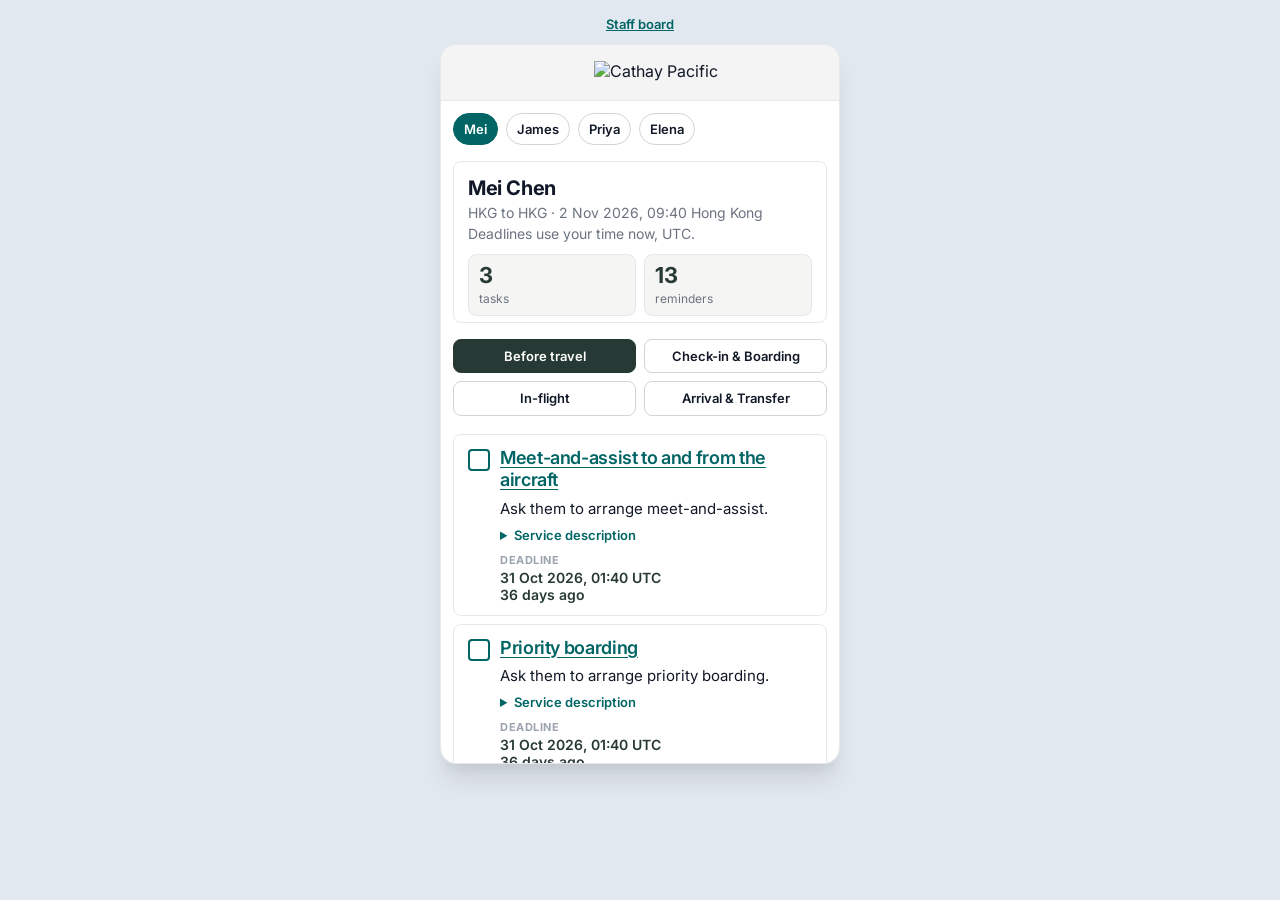
==== Frontend/plan.html @ 9f3870c9 "Add the trip plan, survey, and local Ask Vera backend. Co-authored-by: Cursor <cursoragent@cursor.co" ====
<!DOCTYPE html>
<html lang="en">
<head>
    <meta charset="UTF-8">
    <meta name="viewport" content="width=device-width, initial-scale=1.0">
    <title>Your trip plan</title>
    <link rel="preconnect" href="https://fonts.googleapis.com">
    <link rel="preconnect" href="https://fonts.gstatic.com" crossorigin>
    <link href="https://fonts.googleapis.com/css2?family=Inter:wght@400;500;600&display=swap" rel="stylesheet">
    <link rel="stylesheet" href="./style.css">
    <link rel="stylesheet" href="./plan.css">
</head>
<body class="phone-page">
    <p class="outside"><a href="./staff.html">Staff board</a></p>
    <div class="phone">
        <header class="modal-header">
            <div class="header-spacer"></div>
            <div class="header-logo">
                <img src="https://companieslogo.com/img/orig/0293.HK-ef2d48dd.png?t=1746518351" alt="Cathay Pacific">
            </div>
            <div class="header-spacer"></div>
        </header>
        <main class="phone-main custom-scrollbar">
            <div class="people" id="people" role="group" aria-label="Passengers"></div>
            <div id="plan"></div>
        </main>
    </div>
    <script src="./plan-data.js"></script>
    <script src="./plan-build.js"></script>
    <script>
        const people = document.getElementById("people");
        const plan = document.getElementById("plan");
        const params = new URLSearchParams(location.search);
        let current = Number(params.get("id")) || 1;
        let stageId = "before travel";

        function doneKey(id, key) {
            return `plan-done:${id}:${key}`;
        }

        function renderPeople() {
            people.innerHTML = "";
            CATHAY.passengers.forEach((person) => {
                const button = document.createElement("button");
                button.type = "button";
                button.textContent = person.name.split(" ")[0];
                button.setAttribute("aria-pressed", String(person.passenger_id === current));
                button.addEventListener("click", () => {
                    current = person.passenger_id;
                    history.replaceState(null, "", `?id=${current}`);
                    renderPeople();
                    renderPlan();
                });
                people.appendChild(button);
            });
        }

        function renderPlan() {
            const view = buildPlan(current);
            const all = view.stages.flatMap((stage) => stage.items);
            const taskCount = all.filter((item) => item.kind === "task").length;
            const reminderCount = all.filter((item) => item.kind === "note").length;
            const chosen = view.stages.find((stage) => stage.id === stageId) || view.stages[0];
            const cards = orderedItems(view.passenger.passenger_id, chosen.items)
                .map((item) => cardHtml(view.passenger.passenger_id, item))
                .join("");
            const stageButtons = view.stages.map((stage) => {
                const pressed = stage.id === chosen.id;
                return `<button type="button" data-stage="${stage.id}" aria-pressed="${pressed}">${stage.label}</button>`;
            }).join("");
            plan.innerHTML = `
                <article class="trip">
                    <h2>${escapeText(view.passenger.name)}</h2>
                    <p class="meta">${tripLine(view.booking)} Hong Kong</p>
                    <p class="meta">Deadlines use your time now, ${escapeText(customerZone())}.</p>
                    <div class="counts">
                        <div class="count"><strong>${taskCount}</strong><span>${taskCount === 1 ? "task" : "tasks"}</span></div>
                        <div class="count"><strong>${reminderCount}</strong><span>${reminderCount === 1 ? "reminder" : "reminders"}</span></div>
                    </div>
                </article>
                <div class="stage-row" role="group" aria-label="Travel stage">${stageButtons}</div>
                <section class="stage">${cards || `<p class="meta">Nothing in this stage.</p>`}</section>`;
            plan.querySelectorAll(".stage-row button").forEach((button) => {
                button.addEventListener("click", () => {
                    stageId = button.dataset.stage;
                    renderPlan();
                });
            });
            plan.querySelectorAll("input[type=checkbox]").forEach((box) => {
                box.addEventListener("change", () => {
                    sessionStorage.setItem(box.dataset.key, box.checked ? "1" : "0");
                    settleCard(box.closest(".card"), box.checked);
                });
            });
        }

        function isDone(passengerId, item) {
            return sessionStorage.getItem(doneKey(passengerId, item.key)) === "1";
        }

        function dueMs(item) {
            return item.due && item.due.at ? Date.parse(item.due.at) : Number.POSITIVE_INFINITY;
        }

        function orderedItems(passengerId, items) {
            const band = (item) => {
                if (item.kind === "task" && isDone(passengerId, item)) return 2;
                if (item.kind === "task") return 0;
                return 1;
            };
            return items
                .map((item, index) => ({ item, index }))
                .sort((a, b) => {
                    const bandDiff = band(a.item) - band(b.item);
                    if (bandDiff) return bandDiff;
                    if (band(a.item) !== 1) {
                        const timeDiff = dueMs(a.item) - dueMs(b.item);
                        if (timeDiff) return timeDiff;
                    }
                    return a.index - b.index;
                })
                .map((entry) => entry.item);
        }

        function sortCards(list) {
            const cards = [...list.querySelectorAll(".card")];
            const band = (card) => {
                if (card.classList.contains("done")) return 2;
                if (card.dataset.kind === "task") return 0;
                return 1;
            };
            cards
                .map((card, index) => ({ card, index }))
                .sort((a, b) => {
                    const bandDiff = band(a.card) - band(b.card);
                    if (bandDiff) return bandDiff;
                    if (band(a.card) !== 1) {
                        const timeDiff = (Number(a.card.dataset.due) || Number.POSITIVE_INFINITY) - (Number(b.card.dataset.due) || Number.POSITIVE_INFINITY);
                        if (timeDiff) return timeDiff;
                    }
                    return a.index - b.index;
                })
                .forEach((entry) => list.appendChild(entry.card));
        }

        function settleCard(card, checked) {
            const list = card.parentElement;
            const before = new Map([...list.querySelectorAll(".card")].map((el) => [el, el.getBoundingClientRect()]));
            card.classList.toggle("done", checked);
            sortCards(list);
            list.querySelectorAll(".card").forEach((el) => {
                const prev = before.get(el);
                if (!prev) return;
                const dy = prev.top - el.getBoundingClientRect().top;
                if (Math.abs(dy) < 1) return;
                el.animate(
                    [{ transform: `translateY(${dy}px)` }, { transform: "translateY(0)" }],
                    { duration: 480, easing: "cubic-bezier(.22,.8,.24,1)" }
                );
            });
        }

        function cardHtml(passengerId, item) {
            const key = doneKey(passengerId, item.key);
            const done = sessionStorage.getItem(key) === "1";
            const check = item.kind === "task"
                ? `<label class="check"><input type="checkbox" data-key="${key}" ${done ? "checked" : ""} aria-label="Mark done: ${escapeText(item.service)}"></label>`
                : "";
            const name = item.link
                ? `<a class="service" href="${item.link.href}" target="_blank" rel="noopener">${escapeText(item.service)}</a>`
                : `<p class="service nolink">${escapeText(item.service)}</p>`;
            const description = item.description
                ? `<details><summary>Service description</summary><p class="desc">${escapeText(item.description)}</p></details>`
                : "";
            const deadline = item.due
                ? `<p class="due-line"><span>Deadline</span>${escapeText(item.due.label)}<br>${escapeText(item.due.left)}</p>`
                : "";
            const cls = item.gap ? "gap" : item.kind === "note" ? "note" : "";
            const dueAt = item.due && item.due.at ? Date.parse(item.due.at) : "";
            return `<article class="card ${cls} ${done ? "done" : ""}" data-kind="${item.kind}" data-due="${dueAt}">
                <div class="row">${check}<div class="body">
                    ${name}
                    <p class="what">${escapeText(item.what)}</p>
                    ${description}
                    ${deadline}
                </div></div>
            </article>`;
        }

        function escapeText(value) {
            return String(value).replace(/[&<>"']/g, (char) => ({
                "&": "&amp;", "<": "&lt;", ">": "&gt;", '"': "&quot;", "'": "&#39;",
            }[char]));
        }

        renderPeople();
        renderPlan();
    </script>
</body>
</html>
---- Frontend/style.css ----
:root {
    --cathay-dark: #273934;
    --cathay-dark-hover: #1b2925;
    --cathay-teal: #006564;
    --cathay-teal-hover: #004d4c;
    --cathay-light-bg: #f5f5f4;
    --cathay-color: #006564;
    --header-bg: #f3f4f3;
    --border-color: #e5e7eb;
    --text-main: #111827;
    --text-muted: #6b7280;
    --text-subtle: #9ca3af;
    --chip-border: #d1d5db;
    --chip-border-hover: #9ca3af;
    --font-family: 'Inter', -apple-system, BlinkMacSystemFont, "Segoe UI", Roboto, sans-serif;
}

* {
    box-sizing: border-box;
    margin: 0;
    padding: 0;
}

body {
    font-family: var(--font-family);
    background-color: #e2e8f0;
    min-height: 100vh;
    display: flex;
    flex-direction: column;
    align-items: center;
    justify-content: center;
    padding: 16px;
    color: var(--text-main);
    -webkit-font-smoothing: antialiased;
}

/* Screen View Switcher Toolbar (Demo Toggle) */
.view-switcher-toolbar {
    margin-bottom: 16px;
    background-color: #ffffff;
    padding: 8px 16px;
    border-radius: 9999px;
    box-shadow: 0 1px 3px rgba(0, 0, 0, 0.1);
    display: flex;
    align-items: center;
    gap: 12px;
    font-size: 14px;
    z-index: 10;
}

.view-switcher-toolbar span {
    font-weight: 500;
    color: #374151;
}

.demo-btn {
    padding: 6px 14px;
    border-radius: 9999px;
    font-size: 12px;
    font-weight: 600;
    border: none;
    cursor: pointer;
    transition: all 0.2s ease;
}

.demo-btn-active {
    background-color: #1e293b;
    color: #ffffff;
}

.demo-btn-inactive {
    background-color: #f1f5f9;
    color: #475569;
}

.demo-btn-inactive:hover {
    background-color: #e2e8f0;
}

/* Chat Window Container */
.chat-modal {
    width: 100%;
    max-width: 400px;
    height: 720px;
    background-color: #ffffff;
    border-radius: 16px;
    box-shadow: 0 20px 25px -5px rgba(0, 0, 0, 0.1), 0 10px 10px -5px rgba(0, 0, 0, 0.04);
    overflow: hidden;
    display: flex;
    flex-direction: column;
    border: 1px solid var(--border-color);
    position: relative;
}

/* Modal Header */
.modal-header {
    height: 56px;
    background-color: var(--header-bg);
    border-bottom: 1px solid var(--border-color);
    display: flex;
    align-items: center;
    justify-content: space-between;
    padding: 0 20px;
    flex-shrink: 0;
    user-select: none;
}

.header-spacer {
    width: 24px;
}

.header-logo {
    display: flex;
    align-items: center;
    justify-content: center;
}

.header-logo img {
    height: 24px;
    width: auto;
    padding-left: 2rem;
}

.header-actions {
    display: flex;
    align-items: center;
    gap: 16px;
}

.icon-btn {
    background: none;
    border: none;
    cursor: pointer;
    display: flex;
    align-items: center;
    justify-content: center;
    opacity: 0.7;
    transition: opacity 0.2s ease;
}

.icon-btn:hover {
    opacity: 1;
}

.icon-btn img {
    width: 18px;
    height: 18px;
}

/* Screen Views Setup */
.screen-view {
    flex: 1;
    display: flex;
    flex-direction: column;
    overflow: hidden;
}

.screen-view.hidden {
    display: none !important;
}

/* Scrollbar Formatting */
.custom-scrollbar {
    overflow-y: auto;
}

.custom-scrollbar::-webkit-scrollbar {
    width: 5px;
}

.custom-scrollbar::-webkit-scrollbar-track {
    background: transparent;
}

.custom-scrollbar::-webkit-scrollbar-thumb {
    background: #cbd5e1;
    border-radius: 10px;
}

/* ================= WELCOME SCREEN ================= */
.welcome-container {
    padding: 24px;
    justify-content: space-between;
}

.welcome-hero {
    display: flex;
    flex-direction: column;
    align-items: center;
    padding-top: 8px;
}

.hero-icon-box {
    width: 64px;
    height: 64px;
    border-radius: 16px;
    background-color: transparent;
    display: flex;
    align-items: center;
    justify-content: center;
    margin-bottom: 16px;
}

.hero-icon-box img {
    width: 56px;
    height: 56px;
}

.welcome-title {
    font-size: 28px;
    font-weight: 600;
    color: var(--text-main);
    margin-bottom: 32px;
    letter-spacing: -0.02em;
}

/* Feature Items List */
.feature-list {
    width: 100%;
    display: flex;
    flex-direction: column;
    gap: 24px;
    text-align: left;
}

.feature-item {
    display: flex;
    align-items: flex-start;
    gap: 16px;
}

.feature-icon {
    margin-top: 2px;
    flex-shrink: 0;
}

.feature-icon img {
    width: 24px;
    height: 24px;
}

.feature-content h3 {
    font-size: 16px;
    font-weight: 600;
    color: var(--text-main);
}

.feature-content p {
    font-size: 14px;
    color: var(--text-muted);
    line-height: 1.4;
    margin-top: 2px;
}

.inline-link {
    display: inline-flex;
    align-items: center;
    gap: 4px;
    font-size: 14px;
    color: var(--cathay-teal);
    text-decoration: none;
    margin-top: 4px;
    font-weight: 500;
}

.inline-link:hover {
    text-decoration: underline;
}

.inline-link img {
    width: 14px;
    height: 14px;
}

/* Welcome Action Footer */
.welcome-footer {
    margin-top: 32px;
    padding-top: 16px;
}

.btn-start-chat {
    width: 100%;
    padding: 14px 0;
    background-color: var(--cathay-dark);
    color: #ffffff;
    font-weight: 500;
    font-size: 16px;
    border: none;
    border-radius: 6px;
    cursor: pointer;
    transition: background-color 0.2s ease;
    box-shadow: 0 1px 2px rgba(0, 0, 0, 0.05);
}

.btn-start-chat:hover {
    background-color: var(--cathay-dark-hover);
}

.terms-text {
    font-size: 12px;
    color: var(--text-muted);
    text-align: left;
    margin-top: 16px;
    line-height: 1.5;
}

.terms-text a {
    color: var(--cathay-teal);
    text-decoration: underline;
}

/* ================= ACTIVE CHAT SCREEN ================= */
.chat-messages-area {
    flex: 1;
    padding: 20px;
    display: flex;
    flex-direction: column;
    gap: 16px;
}

.greeting-header {
    padding-top: 8px;
}

.greeting-title {
    font-size: 28px;
    font-weight: 600;
    color: var(--text-main);
    display: flex;
    align-items: center;
    gap: 8px;
}

.hand-wave-icon {
    width: 28px;
    height: 28px;
}

/* Powered by Divider */
.divider-container {
    display: flex;
    align-items: center;
    margin: 16px 0;
}

.divider-line {
    flex-grow: 1;
    border-top: 1px solid var(--border-color);
}

.divider-text {
    padding: 0 12px;
    font-size: 12px;
    color: var(--text-subtle);
    font-weight: 400;
}

/* Chat Metadata */
.message-meta {
    font-size: 12px;
    color: var(--text-subtle);
    font-weight: 500;
}

/* Message Bubbles */
.chat-bubble-received {
    background-color: var(--cathay-light-bg);
    color: #1f2937;
    padding: 16px;
    border-radius: 16px;
    border-top-left-radius: 2px;
    max-width: 88%;
    font-size: 14.5px;
    line-height: 1.5;
}

.chat-bubble-sent {
    background-color: var(--cathay-dark);
    color: #ffffff;
    padding: 12px 16px;
    border-radius: 16px;
    border-top-right-radius: 2px;
    max-width: 80%;
    font-size: 14px;
    line-height: 1.4;
    align-self: flex-end;
}

/* Quick Action Chips */
.quick-options-grid {
    display: flex;
    flex-wrap: wrap;
    gap: 8px;
    padding-top: 8px;
}

.option-chip {
    display: flex;
    align-items: center;
    gap: 8px;
    padding: 10px 14px;
    background-color: #ffffff;
    border: 1px solid var(--chip-border);
    color: #1f2937;
    border-radius: 8px;
    font-size: 12px;
    font-weight: 500;
    cursor: pointer;
    transition: all 0.2s ease;
    box-shadow: 0 1px 2px rgba(0, 0, 0, 0.03);
}

.option-chip:hover {
    border-color: var(--chip-border-hover);
    background-color: #f9fafb;
}

.option-chip img {
    width: 16px;
    height: 16px;
}

/* Input & Bottom Sticky Footer */
.chat-footer {
    border-top: 1px solid var(--border-color);
    background-color: #ffffff;
    padding: 12px;
}

.input-wrapper {
    display: flex;
    align-items: center;
    justify-content: space-between;
    background-color: var(--cathay-light-bg);
    border-radius: 9999px;
    padding: 8px 16px;
    margin-bottom: 8px;
}

.chat-input {
    background: transparent;
    border: none;
    outline: none;
    font-size: 14px;
    color: var(--text-main);
    width: 100%;
    padding-right: 8px;
}

.chat-input::placeholder {
    color: var(--text-subtle);
}

.btn-send {
    background: none;
    border: none;
    color: var(--cathay-teal);
    font-weight: 600;
    font-size: 12px;
    letter-spacing: 0.05em;
    text-transform: uppercase;
    cursor: pointer;
    transition: opacity 0.2s ease;
    flex-shrink: 0;
}

.btn-send:hover {
    opacity: 0.8;
}

.footer-disclaimer {
    font-size: 11px;
    color: var(--text-muted);
    text-align: center;
    display: flex;
    align-items: center;
    justify-content: center;
    gap: 4px;
    padding-top: 4px;
}
---- Frontend/plan.css ----
:root {
    --gap: #f8efe6;
    --gap-text: #7c4a12;
}

a { color: var(--cathay-teal); }
a:hover { color: var(--cathay-teal-hover); }

.top {
    background: var(--cathay-dark);
    color: #fff;
    padding: 16px 24px;
    display: flex;
    align-items: center;
    justify-content: space-between;
    gap: 16px;
}

.brand { display: flex; align-items: center; gap: 14px; }
.brand img { height: 28px; width: auto; background: #fff; border-radius: 4px; padding: 4px 6px; }
.brand h1 { font-size: 16px; font-weight: 600; letter-spacing: -0.01em; }
.brand p { font-size: 12px; color: var(--header-bg); margin-top: 2px; }

.top nav { display: flex; gap: 8px; }
.top nav a {
    color: #fff;
    text-decoration: none;
    font-size: 13px;
    font-weight: 600;
    border: 1px solid rgba(255, 255, 255, 0.35);
    border-radius: 999px;
    padding: 6px 12px;
}
.top nav a[aria-current="page"] { background: #fff; color: var(--cathay-dark); }

.wrap { max-width: 760px; margin: 0 auto; padding: 20px 16px 48px; }
.wrap.wide { max-width: 1040px; }

.banner {
    background: #fff;
    border-radius: 12px;
    padding: 10px 14px;
    font-size: 13px;
    color: var(--text-muted);
    margin-bottom: 16px;
}

.people { display: flex; flex-wrap: wrap; gap: 8px; margin-bottom: 16px; }
.people button, .filters button {
    font: inherit;
    font-size: 14px;
    font-weight: 600;
    border-radius: 999px;
    border: 1px solid #cfd6d4;
    background: #fff;
    color: var(--text-main);
    padding: 8px 14px;
    cursor: pointer;
}
.people button[aria-pressed="true"], .filters button[aria-pressed="true"] {
    background: var(--cathay-teal);
    border-color: var(--cathay-teal);
    color: #fff;
}
.people button:focus-visible, .filters button:focus-visible, .check input:focus-visible, .top nav a:focus-visible {
    outline: 2px solid var(--cathay-teal);
    outline-offset: 2px;
}

.trip {
    background: #fff;
    border: 1px solid var(--border-color);
    border-radius: 8px;
    padding: 14px 14px 6px;
    margin-bottom: 16px;
}
.trip h2 { font-size: 22px; letter-spacing: -0.02em; }
.meta { color: var(--text-muted); font-size: 14px; margin-top: 4px; }
.counts { display: flex; gap: 8px; margin-top: 12px; }
.count {
    flex: 1;
    border: 1px solid var(--border-color);
    border-radius: 8px;
    padding: 8px 10px;
    background: var(--cathay-light-bg);
}
.count strong { display: block; font-size: 22px; line-height: 1.1; color: var(--cathay-dark); }
.count span { font-size: 12px; color: var(--text-muted); }
.stage-row {
    display: grid;
    grid-template-columns: 1fr 1fr;
    gap: 8px;
    margin: 0 0 12px;
}
.stage-row button {
    width: 100%;
    min-width: 0;
    font: inherit;
    font-size: 13px;
    font-weight: 600;
    line-height: 1.25;
    text-align: center;
    border-radius: 8px;
    border: 1px solid var(--chip-border);
    background: #fff;
    color: var(--text-main);
    padding: 8px 6px;
    cursor: pointer;
}
.stage-row button[aria-pressed="true"] {
    background: var(--cathay-dark);
    border-color: var(--cathay-dark);
    color: #fff;
}
.stage-row button:focus-visible { outline: 2px solid var(--cathay-teal); outline-offset: 2px; }
.pills { display: flex; flex-wrap: wrap; gap: 8px; margin: 14px 0; }
.pill {
    display: inline-flex;
    align-items: center;
    gap: 6px;
    border-radius: 999px;
    padding: 4px 10px;
    font-size: 13px;
    font-weight: 700;
    letter-spacing: 0.02em;
    background: var(--cathay-dark);
    color: #fff;
}
.pill span { font-weight: 500; letter-spacing: 0; opacity: 0.85; }
.pill.plain { background: #fff; color: var(--cathay-dark); border: 1px solid #cfd6d4; font-weight: 600; }

.stage { margin-top: 18px; }
.stage h3 {
    font-size: 13px;
    text-transform: uppercase;
    letter-spacing: 0.06em;
    color: var(--text-subtle);
    margin-bottom: 8px;
}
.card {
    background: #fff;
    border: 1px solid var(--border-color);
    border-radius: 8px;
    padding: 12px 14px;
    margin-bottom: 8px;
    transition: background-color 0.35s ease, border-color 0.35s ease, color 0.35s ease;
}
.card.note { background: var(--cathay-light-bg); }
.card.gap { background: var(--gap); }
.card .row { display: flex; gap: 10px; align-items: flex-start; }
.card .body { flex: 1; min-width: 0; }
.card .service {
    display: inline-block;
    font-size: 18px;
    font-weight: 600;
    line-height: 1.25;
    letter-spacing: -0.02em;
    color: var(--cathay-teal);
    text-decoration: underline;
    text-underline-offset: 3px;
}
.card .service.nolink { color: var(--text-main); text-decoration: none; }
.card.gap .service { color: var(--gap-text); }
.card .what { font-size: 15px; line-height: 1.4; margin-top: 6px; }
.card details { margin-top: 8px; }
.card summary { font-size: 13px; font-weight: 600; color: var(--cathay-teal); cursor: pointer; }
.card .desc { font-size: 13px; line-height: 1.4; color: var(--text-muted); margin-top: 6px; }
.due-line { margin-top: 10px; font-size: 14px; color: var(--cathay-dark); font-weight: 600; }
.due-line span {
    display: block;
    font-size: 11px;
    font-weight: 700;
    letter-spacing: 0.05em;
    text-transform: uppercase;
    color: var(--text-subtle);
    margin-bottom: 2px;
}
.card .foot { display: flex; flex-wrap: wrap; gap: 8px 14px; margin-top: 8px; font-size: 13px; color: var(--text-muted); }
.card .foot a { font-weight: 600; }
.due { color: var(--cathay-dark); font-weight: 700; }

.check { margin-top: 2px; flex: 0 0 22px; }
.check input {
    appearance: none;
    -webkit-appearance: none;
    width: 22px;
    height: 22px;
    margin: 0;
    border: 2px solid var(--cathay-teal);
    border-radius: 4px;
    background: #fff;
    display: grid;
    place-content: center;
    cursor: pointer;
}
.check input::after {
    content: "";
    width: 5px;
    height: 10px;
    border: solid #fff;
    border-width: 0 2px 2px 0;
    transform: rotate(45deg) scale(0);
    margin-top: -2px;
}
.check input:checked {
    background: var(--cathay-teal);
    border-color: var(--cathay-teal);
}
.check input:checked::after {
    transform: rotate(45deg) scale(1);
    transition: transform 0.2s ease;
}
.card.done {
    background: #e6e8e7;
    border-color: #d3d7d6;
}
.card.done .service,
.card.done .what,
.card.done .desc,
.card.done .due-line,
.card.done .due-line span,
.card.done summary {
    color: #8b9390;
}

body.phone-page {
    justify-content: flex-start;
    background: #e2e8f0;
}
.outside { margin-bottom: 12px; font-size: 13px; font-weight: 600; }
.phone {
    width: 100%;
    max-width: 400px;
    height: 720px;
    background: #fff;
    border: 1px solid var(--border-color);
    border-radius: 16px;
    overflow: hidden;
    display: flex;
    flex-direction: column;
    box-shadow: 0 20px 25px -5px rgba(0, 0, 0, 0.1), 0 10px 10px -5px rgba(0, 0, 0, 0.04);
}
body.staff-page {
    display: block;
    padding: 0;
    align-items: stretch;
    justify-content: flex-start;
    background: #e2e8f0;
}
.phone .top { padding: 14px 14px 12px; }
.phone .brand h1 { font-size: 15px; }
.phone-main { overflow: auto; padding: 12px 12px 24px; }
.phone .people button { font-size: 13px; padding: 7px 10px; }
.phone .trip { padding: 14px 14px 6px; }
.phone .trip h2 { font-size: 20px; }
.phone .banner { font-size: 12px; }

.flight {
    background: #fff;
    border-radius: 12px;
    margin-bottom: 16px;
    overflow: hidden;
}
.flight-head {
    display: flex;
    flex-wrap: wrap;
    justify-content: space-between;
    gap: 8px 16px;
    align-items: baseline;
    padding: 12px 14px;
    background: var(--cathay-dark);
    color: #fff;
}
.flight-head h2 { font-size: 16px; font-weight: 600; }
.flight-head p { font-size: 13px; color: var(--header-bg); }
.sums {
    display: flex;
    flex-wrap: wrap;
    gap: 6px;
    padding: 10px 14px;
    background: var(--header-bg);
    border-bottom: 1px solid var(--border-color);
}
.sum {
    font-size: 13px;
    font-weight: 700;
    color: var(--cathay-dark);
    background: #fff;
    border: 1px solid var(--chip-border);
    border-radius: 999px;
    padding: 3px 10px;
}
.roster { width: 100%; border-collapse: collapse; font-size: 14px; }
.roster th {
    text-align: left;
    font-size: 11px;
    letter-spacing: 0.05em;
    text-transform: uppercase;
    color: var(--text-subtle);
    padding: 8px 12px;
    border-bottom: 1px solid var(--border-color);
}
.roster td { padding: 8px 12px; border-bottom: 1px solid var(--border-color); vertical-align: top; }
.roster tr:last-child td { border-bottom: 0; }
.roster .seat { font-weight: 700; white-space: nowrap; letter-spacing: 0.02em; }
.roster .name { font-weight: 600; white-space: nowrap; }
.roster .name a { color: inherit; text-decoration: none; }
.roster .name a:hover { color: var(--cathay-teal); }
.codes { display: flex; flex-wrap: wrap; gap: 4px; }
.chip {
    font-size: 12px;
    font-weight: 700;
    background: var(--cathay-dark);
    color: #fff;
    border-radius: 999px;
    padding: 2px 8px;
}
.chip.soft { background: var(--cathay-light-bg); color: var(--cathay-dark); font-weight: 600; }
.chip.warn { background: var(--header-bg); color: var(--cathay-teal); box-shadow: inset 0 0 0 1px var(--cathay-teal); }
.also { color: var(--text-muted); font-size: 13px; line-height: 1.45; }

.filters { display: flex; flex-wrap: wrap; gap: 8px; margin-bottom: 16px; align-items: center; }
.filters button { border-color: var(--chip-border); }
.filters .label { font-size: 12px; font-weight: 700; color: var(--text-subtle); text-transform: uppercase; letter-spacing: 0.05em; margin-right: 4px; }

.staff-card { background: #fff; border-radius: 16px; padding: 16px 16px 8px; margin-bottom: 14px; }
.staff-head { display: flex; justify-content: space-between; gap: 12px; align-items: flex-start; }
.staff-head h2 { font-size: 20px; }
.staff-head a { font-size: 13px; font-weight: 600; }
.who {
    font-size: 12px;
    font-weight: 700;
    color: var(--cathay-dark);
    background: var(--cathay-light-bg);
    border-radius: 999px;
    padding: 2px 8px;
}

@media (max-width: 800px) {
    .legend { grid-template-columns: 1fr 1fr; }
    .top { align-items: flex-start; flex-direction: column; }
    .staff-head { flex-direction: column; }
}
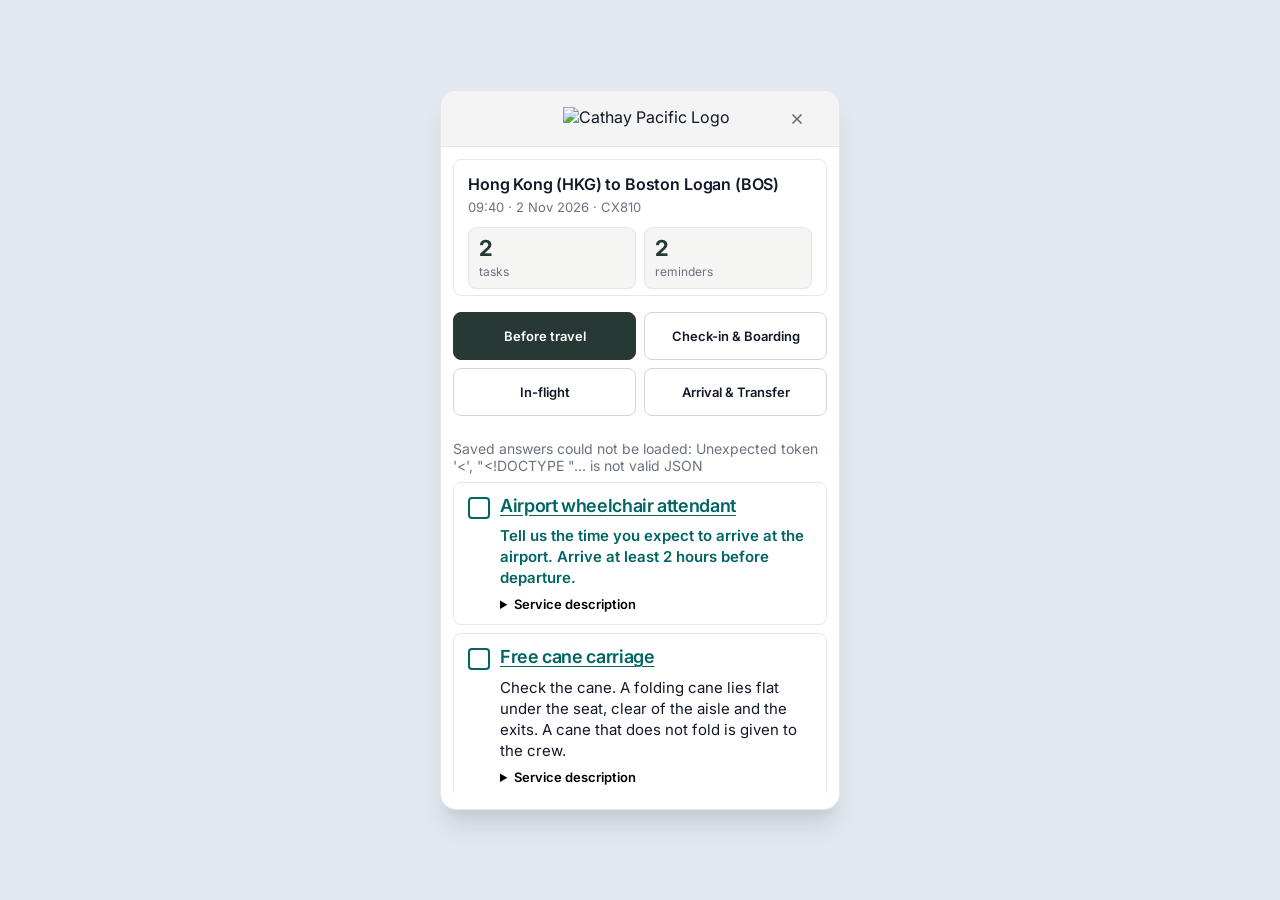
==== commit f311748f: "Done" ====
--- a/Frontend/plan.html
+++ b/Frontend/plan.html
@@ -11,90 +11,125 @@
     <link rel="stylesheet" href="./plan.css">
 </head>
 <body class="phone-page">
-    <p class="outside"><a href="./staff.html">Staff board</a></p>
     <div class="phone">
         <header class="modal-header">
             <div class="header-spacer"></div>
             <div class="header-logo">
-                <img src="https://companieslogo.com/img/orig/0293.HK-ef2d48dd.png?t=1746518351" alt="Cathay Pacific">
+                <img src="https://companieslogo.com/img/orig/0293.HK-ef2d48dd.png?t=1746518351" alt="Cathay Pacific Logo">
             </div>
-            <div class="header-spacer"></div>
+            <div class="header-actions">
+                <a class="icon-btn" id="close-plan" href="./index.html?view=chat" title="Close">
+                    <img src="data:image/svg+xml;utf8,<svg xmlns='http://www.w3.org/2000/svg' viewBox='0 0 24 24' fill='none' stroke='%23333333' stroke-width='2.2'><line x1='18' y1='6' x2='6' y2='18'/><line x1='6' y1='6' x2='18' y2='18'/></svg>" alt="Close">
+                </a>
+            </div>
         </header>
+        <script>
+            document.getElementById("close-plan").addEventListener("click", function () {
+                window.location.assign(new URL("index.html?view=chat", window.location.href).href);
+            });
+        </script>
         <main class="phone-main custom-scrollbar">
-            <div class="people" id="people" role="group" aria-label="Passengers"></div>
             <div id="plan"></div>
         </main>
     </div>
+    <script src="./passenger-context.js"></script>
     <script src="./plan-data.js"></script>
     <script src="./plan-build.js"></script>
     <script>
-        const people = document.getElementById("people");
         const plan = document.getElementById("plan");
-        const params = new URLSearchParams(location.search);
-        let current = Number(params.get("id")) || 1;
+        const current = window.CathayPassenger.id;
+        const requestedStage = new URLSearchParams(location.search).get("stage");
         let stageId = "before travel";
+        if (requestedStage === "all") stageId = "";
+        else if (requestedStage) stageId = STAGES.includes(requestedStage) ? requestedStage : (STAGE_OF[requestedStage] || "before travel");
+        let listFilter = "all";
+        let replies = new Map();
+
+        async function loadReplies() {
+            const response = await fetch(`/api/task-replies?passenger_id=${current}`);
+            const body = await response.json();
+            if (!response.ok) {
+                throw new Error(typeof body.detail === "string" ? body.detail : "Saved answers could not be loaded.");
+            }
+            replies = new Map((body.replies || []).map((row) => [row.task_key, row.answer]));
+        }
 
         function doneKey(id, key) {
             return `plan-done:${id}:${key}`;
         }
 
-        function renderPeople() {
-            people.innerHTML = "";
-            CATHAY.passengers.forEach((person) => {
-                const button = document.createElement("button");
-                button.type = "button";
-                button.textContent = person.name.split(" ")[0];
-                button.setAttribute("aria-pressed", String(person.passenger_id === current));
-                button.addEventListener("click", () => {
-                    current = person.passenger_id;
-                    history.replaceState(null, "", `?id=${current}`);
-                    renderPeople();
-                    renderPlan();
-                });
-                people.appendChild(button);
-            });
-        }
-
-        function renderPlan() {
-            const view = buildPlan(current);
-            const all = view.stages.flatMap((stage) => stage.items);
-            const taskCount = all.filter((item) => item.kind === "task").length;
-            const reminderCount = all.filter((item) => item.kind === "note").length;
-            const chosen = view.stages.find((stage) => stage.id === stageId) || view.stages[0];
-            const cards = orderedItems(view.passenger.passenger_id, chosen.items)
-                .map((item) => cardHtml(view.passenger.passenger_id, item))
-                .join("");
-            const stageButtons = view.stages.map((stage) => {
-                const pressed = stage.id === chosen.id;
-                return `<button type="button" data-stage="${stage.id}" aria-pressed="${pressed}">${stage.label}</button>`;
-            }).join("");
+        function ensurePlan() {
+            if (plan.querySelector(".trip")) return;
+            const stageButtons = STAGES.map((id) => `<button type="button" data-stage="${id}">${STAGE_LABEL[id]}</button>`).join("");
             plan.innerHTML = `
                 <article class="trip">
-                    <h2>${escapeText(view.passenger.name)}</h2>
-                    <p class="meta">${tripLine(view.booking)} Hong Kong</p>
-                    <p class="meta">Deadlines use your time now, ${escapeText(customerZone())}.</p>
-                    <div class="counts">
-                        <div class="count"><strong>${taskCount}</strong><span>${taskCount === 1 ? "task" : "tasks"}</span></div>
-                        <div class="count"><strong>${reminderCount}</strong><span>${reminderCount === 1 ? "reminder" : "reminders"}</span></div>
+                    <p class="route"></p>
+                    <p class="when"></p>
+                    <div class="counts" role="group" aria-label="Show tasks or reminders">
+                        <button type="button" class="count" data-filter="task"><strong></strong><span></span></button>
+                        <button type="button" class="count" data-filter="note"><strong></strong><span></span></button>
                     </div>
                 </article>
                 <div class="stage-row" role="group" aria-label="Travel stage">${stageButtons}</div>
-                <section class="stage">${cards || `<p class="meta">Nothing in this stage.</p>`}</section>`;
-            plan.querySelectorAll(".stage-row button").forEach((button) => {
-                button.addEventListener("click", () => {
-                    stageId = button.dataset.stage;
+                <section class="stage custom-scrollbar"></section>`;
+            plan.addEventListener("click", (event) => {
+                const stageButton = event.target.closest("[data-stage]");
+                if (stageButton) {
+                    stageId = stageId === stageButton.dataset.stage ? "" : stageButton.dataset.stage;
                     renderPlan();
-                });
-            });
-            plan.querySelectorAll("input[type=checkbox]").forEach((box) => {
-                box.addEventListener("change", () => {
-                    sessionStorage.setItem(box.dataset.key, box.checked ? "1" : "0");
-                    settleCard(box.closest(".card"), box.checked);
-                });
-            });
+                    return;
+                }
+                const filterButton = event.target.closest("[data-filter]");
+                if (!filterButton) return;
+                listFilter = listFilter === filterButton.dataset.filter ? "all" : filterButton.dataset.filter;
+                renderPlan();
+            });
+            plan.addEventListener("change", (event) => {
+                const box = event.target;
+                if (!(box instanceof HTMLInputElement) || box.type !== "checkbox") return;
+                sessionStorage.setItem(box.dataset.key, box.checked ? "1" : "0");
+                settleCard(box.closest(".card"), box.checked);
+            });
+        }
+
+        function renderPlan() {
+            const view = buildPlan(current);
+            ensurePlan();
+            const counted = (stageId ? view.stages.filter((stage) => stage.id === stageId) : view.stages)
+                .flatMap((stage) => stage.items);
+            const taskCount = counted.filter((item) => item.kind === "task").length;
+            const reminderCount = counted.filter((item) => item.kind === "note").length;
+            const stages = stageId ? view.stages.filter((stage) => stage.id === stageId) : view.stages;
+            const cards = stages.map((stage) => {
+                const items = orderedItems(
+                    view.passenger.passenger_id,
+                    stage.items.filter((item) => listFilter === "all" || item.kind === listFilter),
+                );
+                if (!items.length) return "";
+                const heading = stageId ? "" : `<h3>${escapeText(stage.label)}</h3>`;
+                return heading + items.map((item) => cardHtml(view.passenger.passenger_id, item)).join("");
+            }).join("");
+            const trip = tripDisplay(view.booking);
+            plan.querySelector(".route").textContent = trip.places;
+            plan.querySelector(".when").textContent = trip.when;
+            const taskButton = plan.querySelector('[data-filter="task"]');
+            const noteButton = plan.querySelector('[data-filter="note"]');
+            taskButton.querySelector("strong").textContent = String(taskCount);
+            taskButton.querySelector("span").textContent = taskCount === 1 ? "task" : "tasks";
+            noteButton.querySelector("strong").textContent = String(reminderCount);
+            noteButton.querySelector("span").textContent = reminderCount === 1 ? "reminder" : "reminders";
+            taskButton.setAttribute("aria-pressed", String(listFilter === "task"));
+            noteButton.setAttribute("aria-pressed", String(listFilter === "note"));
+            plan.querySelectorAll("[data-stage]").forEach((button) => {
+                button.setAttribute("aria-pressed", String(button.dataset.stage === stageId));
+            });
+            const stage = plan.querySelector(".stage");
+            stage.innerHTML = cards || emptyHtml();
         }
 
         function isDone(passengerId, item) {
+            if (item.questions && item.questions.length) return item.questions.every((question) => replies.has(question.key));
+            if (item.reply) return replies.has(item.key);
             return sessionStorage.getItem(doneKey(passengerId, item.key)) === "1";
         }
 
@@ -162,29 +197,56 @@
 
         function cardHtml(passengerId, item) {
             const key = doneKey(passengerId, item.key);
-            const done = sessionStorage.getItem(key) === "1";
-            const check = item.kind === "task"
-                ? `<label class="check"><input type="checkbox" data-key="${key}" ${done ? "checked" : ""} aria-label="Mark done: ${escapeText(item.service)}"></label>`
-                : "";
+            const saved = (item.questions || [])
+                .map((question) => replyLabel(question.reply, replies.get(question.key) || ""))
+                .filter(Boolean)
+                .join(" · ");
+            const done = isDone(passengerId, item);
+            const formHref = `./task-form.html?passenger=${passengerId}&key=${encodeURIComponent(item.key)}&stage=${encodeURIComponent(stageId || "all")}`;
+            const check = item.kind !== "task"
+                ? ""
+                : item.reply
+                    ? `<span class="check static ${done ? "on" : ""}" aria-hidden="true"></span>`
+                    : `<label class="check"><input type="checkbox" data-key="${key}" ${done ? "checked" : ""} aria-label="Mark done: ${escapeText(item.service)}"></label>`;
             const name = item.link
                 ? `<a class="service" href="${item.link.href}" target="_blank" rel="noopener">${escapeText(item.service)}</a>`
                 : `<p class="service nolink">${escapeText(item.service)}</p>`;
+            const deadline = item.due
+                ? `<p class="due-line"><span class="due-left">${escapeText(item.due.left)}</span><span class="due-official">${escapeText(item.due.label)}</span></p>`
+                : "";
+            const actionText = actionLine(item);
+            const answer = saved ? `<p class="answer">${escapeText(saved)}</p>` : "";
+            const action = item.kind === "task" && actionText
+                ? item.reply
+                    ? `<a class="what" href="${formHref}">${escapeText(actionText)}</a>${answer}`
+                    : `<p class="what">${escapeText(actionText)}</p>`
+                : "";
             const description = item.description
                 ? `<details><summary>Service description</summary><p class="desc">${escapeText(item.description)}</p></details>`
-                : "";
-            const deadline = item.due
-                ? `<p class="due-line"><span>Deadline</span>${escapeText(item.due.label)}<br>${escapeText(item.due.left)}</p>`
                 : "";
             const cls = item.gap ? "gap" : item.kind === "note" ? "note" : "";
             const dueAt = item.due && item.due.at ? Date.parse(item.due.at) : "";
             return `<article class="card ${cls} ${done ? "done" : ""}" data-kind="${item.kind}" data-due="${dueAt}">
                 <div class="row">${check}<div class="body">
                     ${name}
-                    <p class="what">${escapeText(item.what)}</p>
+                    ${deadline}
+                    ${action}
                     ${description}
-                    ${deadline}
                 </div></div>
             </article>`;
+        }
+
+        function emptyHtml() {
+            const where = stageId ? `in ${STAGE_LABEL[stageId]}` : "on this trip";
+            const title = listFilter === "task" ? "No tasks" : listFilter === "note" ? "No reminders" : "Nothing here";
+            const note = listFilter === "task"
+                ? `Nothing is waiting ${where}.`
+                : listFilter === "note"
+                    ? `Nothing to keep in mind ${where}.`
+                    : stageId
+                        ? `${STAGE_LABEL[stageId]} has no tasks or reminders.`
+                        : "This trip has no tasks or reminders.";
+            return `<div class="empty"><strong>${escapeText(title)}</strong><span>${escapeText(note)}</span></div>`;
         }
 
         function escapeText(value) {
@@ -193,8 +255,29 @@
             }[char]));
         }
 
-        renderPeople();
-        renderPlan();
+        async function initializePlan() {
+            let repliesError = "";
+            try {
+                await loadReplies();
+            } catch (error) {
+                console.error("Saved answers could not be loaded.", error);
+                repliesError = `Saved answers could not be loaded: ${error.message}`;
+            }
+            try {
+                renderPlan();
+                if (repliesError) {
+                    plan.querySelector(".stage").insertAdjacentHTML("afterbegin", `<p class="meta" role="alert">${escapeText(repliesError)}</p>`);
+                }
+            } catch (error) {
+                console.error("Trip plan could not be displayed.", error);
+                plan.innerHTML = `<p class="meta" role="alert">${escapeText(error.message)}</p>`;
+                if (repliesError) {
+                    plan.insertAdjacentHTML("beforeend", `<p class="meta" role="alert">${escapeText(repliesError)}</p>`);
+                }
+            }
+        }
+
+        initializePlan();
     </script>
 </body>
 </html>
--- a/Frontend/style.css
+++ b/Frontend/style.css
@@ -125,7 +125,10 @@
     display: flex;
     align-items: center;
     gap: 16px;
-}
+    position: relative;
+    z-index: 5;
+}
+.header-logo { pointer-events: none; }
 
 .icon-btn {
     background: none;
@@ -134,9 +137,15 @@
     display: flex;
     align-items: center;
     justify-content: center;
+    min-width: 36px;
+    min-height: 36px;
     opacity: 0.7;
     transition: opacity 0.2s ease;
-}
+    position: relative;
+    z-index: 2;
+}
+a.icon-btn { text-decoration: none; color: inherit; }
+#close-plan { min-width: 44px; min-height: 44px; z-index: 6; }
 
 .icon-btn:hover {
     opacity: 1;
@@ -158,6 +167,8 @@
 .screen-view.hidden {
     display: none !important;
 }
+html.open-chat #screen-welcome { display: none !important; }
+html.open-chat #screen-chat { display: flex !important; }
 
 /* Scrollbar Formatting */
 .custom-scrollbar {
@@ -367,7 +378,7 @@
     background-color: var(--cathay-light-bg);
     color: #1f2937;
     padding: 16px;
-    border-radius: 16px;
+    border: 1px solid var(--border-color);
     border-top-left-radius: 2px;
     max-width: 88%;
     font-size: 14.5px;
@@ -375,10 +386,9 @@
 }
 
 .chat-bubble-sent {
-    background-color: var(--cathay-dark);
-    color: #ffffff;
+    background-color: #e2ece7;
+    color: #2d2d2d;
     padding: 12px 16px;
-    border-radius: 16px;
     border-top-right-radius: 2px;
     max-width: 80%;
     font-size: 14px;
@@ -477,4 +487,158 @@
     justify-content: center;
     gap: 4px;
     padding-top: 4px;
-}+}
+
+/* Message Bubbles - Cathay Rounded Style */
+.chat-bubble-received,
+.chat-bubble-sent {
+    min-width: 0;
+    flex-shrink: 0;
+    overflow-wrap: anywhere;
+}
+
+.chat-bubble-received {
+    background-color: var(--cathay-light-bg);
+    color: #1f2937;
+    padding: 16px;
+    border-radius: 12px;
+    border: 1px solid var(--border-color);
+    max-width: 88%;
+    font-size: 14.5px;
+    line-height: 1.5;
+    align-self: flex-start;
+}
+
+.chat-bubble-received.has-action-buttons {
+    padding: 0;
+    overflow: hidden;
+    background-color: var(--cathay-light-bg);
+}
+
+.chat-bubble-received.has-action-buttons .chat-bubble-text {
+    padding: 16px;
+}
+
+.chat-bubble-received.has-action-buttons .chat-bubble-text > * + * {
+    margin-top: 0.75em;
+}
+
+.chat-bubble-received a {
+    color: var(--cathay-teal);
+    text-decoration: underline;
+}
+
+.chat-bubble-received a:hover {
+    color: var(--cathay-teal-hover);
+}
+
+.chat-bubble-received > * + * {
+    margin-top: 0.75em;
+}
+
+/* Stacked Action Buttons */
+.chat-action-button-group {
+    display: flex;
+    flex-direction: column;
+    background-color: #ffffff;
+    border-top: 1px solid #e5e7eb;
+    width: 100%;
+}
+
+.chat-action-btn-row {
+    width: 100%;
+    border-bottom: 1px solid #e5e7eb;
+}
+
+.chat-action-btn-row:last-child {
+    border-bottom: none;
+}
+
+.chat-action-btn {
+    width: 100%;
+    display: flex;
+    align-items: center;
+    justify-content: center;
+    position: relative;
+    padding: 14px 20px;
+    background-color: #ffffff;
+    border: none;
+    outline: none;
+    cursor: pointer;
+    color: var(--cathay-teal);
+    font-size: 15px;
+    font-weight: 500;
+    font-family: inherit;
+    transition: background-color 0.15s ease, color 0.15s ease;
+    user-select: none;
+    text-align: center;
+}
+
+.chat-action-btn:hover {
+    background-color: #f0f7f6;
+    color: var(--cathay-teal-hover);
+}
+
+.chat-action-btn:active {
+    background-color: #e2ece7;
+}
+
+.chat-action-btn-label {
+    flex: 1;
+    text-align: center;
+}
+
+/* Cathay Citation / Reference Link Chips */
+.cathay-citation-chips {
+    display: flex;
+    flex-wrap: wrap;
+    gap: 8px;
+    margin-top: 12px;
+    padding-top: 4px;
+}
+
+.cathay-citation-chip {
+    display: inline-flex;
+    align-items: center;
+    gap: 6px;
+    padding: 6px 10px;
+    background-color: #ffffff;
+    border: 1px solid #d1d5db;
+    border-radius: 4px;
+    color: var(--cathay-teal);
+    font-size: 12px;
+    font-weight: 500;
+    text-decoration: none !important;
+    max-width: 170px;
+    white-space: nowrap;
+    overflow: hidden;
+    text-overflow: ellipsis;
+    transition: all 0.2s ease;
+    cursor: pointer;
+    box-shadow: 0 1px 2px rgba(0, 0, 0, 0.02);
+}
+
+.cathay-citation-chip:hover {
+    border-color: var(--cathay-teal);
+    background-color: #f0f7f6;
+    color: var(--cathay-teal-hover);
+    text-decoration: none !important;
+}
+
+.cathay-citation-chip svg {
+    width: 14px;
+    height: 14px;
+    flex-shrink: 0;
+}
+
+.chat-bubble-sent {
+    background-color: #e2ece7;
+    color: #2d2d2d;
+    padding: 12px 16px;
+    border-radius: 10px;
+    border: 1px solid transparent;
+    max-width: 80%;
+    font-size: 14px;
+    line-height: 1.4;
+    align-self: flex-end;
+}
--- a/Frontend/plan.css
+++ b/Frontend/plan.css
@@ -74,16 +74,28 @@
     padding: 14px 14px 6px;
     margin-bottom: 16px;
 }
-.trip h2 { font-size: 22px; letter-spacing: -0.02em; }
+.trip .route { font-size: 16px; font-weight: 600; letter-spacing: -0.01em; line-height: 1.3; }
+.trip .when { color: var(--text-muted); font-size: 13px; margin-top: 4px; }
 .meta { color: var(--text-muted); font-size: 14px; margin-top: 4px; }
 .counts { display: flex; gap: 8px; margin-top: 12px; }
-.count {
+button.count {
     flex: 1;
+    height: 62px;
+    font: inherit;
+    text-align: left;
+    color: inherit;
+    cursor: pointer;
     border: 1px solid var(--border-color);
     border-radius: 8px;
     padding: 8px 10px;
     background: var(--cathay-light-bg);
 }
+button.count[aria-pressed="true"] {
+    background: var(--cathay-dark);
+    border-color: var(--cathay-dark);
+}
+button.count[aria-pressed="true"] strong,
+button.count[aria-pressed="true"] span { color: #fff; }
 .count strong { display: block; font-size: 22px; line-height: 1.1; color: var(--cathay-dark); }
 .count span { font-size: 12px; color: var(--text-muted); }
 .stage-row {
@@ -94,7 +106,11 @@
 }
 .stage-row button {
     width: 100%;
+    height: 48px;
     min-width: 0;
+    display: flex;
+    align-items: center;
+    justify-content: center;
     font: inherit;
     font-size: 13px;
     font-weight: 600;
@@ -129,13 +145,39 @@
 .pill span { font-weight: 500; letter-spacing: 0; opacity: 0.85; }
 .pill.plain { background: #fff; color: var(--cathay-dark); border: 1px solid #cfd6d4; font-weight: 600; }
 
-.stage { margin-top: 18px; }
+.stage { flex: 1 1 auto; min-height: 0; margin-top: 12px; overflow: auto; overflow-anchor: none; }
+.stage > .meta { margin: 0 0 8px; }
 .stage h3 {
-    font-size: 13px;
+    font-size: 12px;
+    font-weight: 600;
     text-transform: uppercase;
     letter-spacing: 0.06em;
     color: var(--text-subtle);
-    margin-bottom: 8px;
+    margin: 14px 2px 8px;
+}
+.stage h3:first-child { margin-top: 0; }
+.empty {
+    margin-top: 4px;
+    padding: 36px 24px;
+    border: 1px dashed var(--chip-border);
+    border-radius: 12px;
+    background: var(--cathay-light-bg);
+    text-align: center;
+}
+.empty strong {
+    display: block;
+    font-size: 16px;
+    font-weight: 600;
+    letter-spacing: -0.01em;
+    color: var(--cathay-dark);
+}
+.empty span {
+    display: block;
+    max-width: 240px;
+    margin: 6px auto 0;
+    font-size: 13px;
+    line-height: 1.45;
+    color: var(--text-muted);
 }
 .card {
     background: #fff;
@@ -145,7 +187,6 @@
     margin-bottom: 8px;
     transition: background-color 0.35s ease, border-color 0.35s ease, color 0.35s ease;
 }
-.card.note { background: var(--cathay-light-bg); }
 .card.gap { background: var(--gap); }
 .card .row { display: flex; gap: 10px; align-items: flex-start; }
 .card .body { flex: 1; min-width: 0; }
@@ -161,19 +202,92 @@
 }
 .card .service.nolink { color: var(--text-main); text-decoration: none; }
 .card.gap .service { color: var(--gap-text); }
-.card .what { font-size: 15px; line-height: 1.4; margin-top: 6px; }
+.card .what { font-size: 15px; line-height: 1.4; margin-top: 8px; color: var(--text-main); }
+.card a.what { display: inline-block; color: var(--cathay-teal); font-weight: 600; text-decoration: none; }
+.card .answer { margin-top: 6px; font-size: 15px; font-weight: 600; color: var(--cathay-dark); }
+.card.done a.what,
+.card.done .answer { color: #8b9390; }
+.check.static {
+    width: 22px;
+    height: 22px;
+    border: 2px solid var(--cathay-teal);
+    border-radius: 4px;
+    display: grid;
+    place-content: center;
+}
+.check.static::after {
+    content: "";
+    width: 5px;
+    height: 10px;
+    border: solid #fff;
+    border-width: 0 2px 2px 0;
+    transform: rotate(45deg) scale(0);
+    margin-top: -2px;
+}
+.check.static.on { background: var(--cathay-teal); }
+.check.static.on::after { transform: rotate(45deg) scale(1); }
+.task-form h2 { font-size: 16px; font-weight: 600; letter-spacing: -0.01em; }
+.task-form .question { margin: 16px 0 0; padding: 0; border: 0; }
+.task-form .prompt { margin-top: 0; font-size: 15px; line-height: 1.4; }
+.task-form .time-label { display: block; margin-top: 16px; font-size: 13px; font-weight: 600; }
+.task-form input[type="time"] {
+    width: 100%;
+    height: 48px;
+    margin-top: 6px;
+    font: inherit;
+    font-size: 16px;
+    border: 1px solid var(--border-color);
+    border-radius: 8px;
+    padding: 0 12px;
+}
+.task-form .choices { display: flex; flex-direction: column; gap: 8px; margin-top: 16px; }
+.task-form .choice {
+    display: flex;
+    align-items: center;
+    gap: 10px;
+    border: 1px solid var(--border-color);
+    border-radius: 8px;
+    padding: 12px;
+    font-weight: 600;
+}
+.task-form .save {
+    width: 100%;
+    height: 48px;
+    margin-top: 16px;
+    border: 0;
+    border-radius: 8px;
+    background: var(--cathay-teal);
+    color: #fff;
+    font: inherit;
+    font-weight: 600;
+    cursor: pointer;
+}
+.task-form .limit { margin-top: 8px; font-size: 13px; line-height: 1.4; color: var(--text-muted); }
+.task-form .form-error { margin-top: 10px; color: #9f1239; font-size: 13px; }
 .card details { margin-top: 8px; }
-.card summary { font-size: 13px; font-weight: 600; color: var(--cathay-teal); cursor: pointer; }
-.card .desc { font-size: 13px; line-height: 1.4; color: var(--text-muted); margin-top: 6px; }
-.due-line { margin-top: 10px; font-size: 14px; color: var(--cathay-dark); font-weight: 600; }
-.due-line span {
+.card summary { font-size: 13px; font-weight: 600; color: #000; cursor: pointer; }
+.card .desc { font-size: 13px; line-height: 1.4; color: #000; margin-top: 6px; }
+.due-line {
+    margin-top: 8px;
+    padding: 6px 10px;
+    background: var(--cathay-dark);
+    color: #fff;
+    text-align: left;
+    border-radius: 6px;
+}
+.due-left {
     display: block;
+    font-size: 13px;
+    font-weight: 600;
+    line-height: 1.3;
+}
+.due-official {
+    display: block;
+    margin-top: 1px;
     font-size: 11px;
-    font-weight: 700;
-    letter-spacing: 0.05em;
-    text-transform: uppercase;
-    color: var(--text-subtle);
-    margin-bottom: 2px;
+    font-weight: 500;
+    line-height: 1.3;
+    color: rgba(255, 255, 255, 0.82);
 }
 .card .foot { display: flex; flex-wrap: wrap; gap: 8px 14px; margin-top: 8px; font-size: 13px; color: var(--text-muted); }
 .card .foot a { font-weight: 600; }
@@ -217,14 +331,16 @@
 .card.done .service,
 .card.done .what,
 .card.done .desc,
-.card.done .due-line,
-.card.done .due-line span,
 .card.done summary {
     color: #8b9390;
 }
+.card.done .due-line {
+    background: #8b9390;
+    color: #fff;
+}
 
 body.phone-page {
-    justify-content: flex-start;
+    justify-content: center;
     background: #e2e8f0;
 }
 .outside { margin-bottom: 12px; font-size: 13px; font-weight: 600; }
@@ -232,6 +348,9 @@
     width: 100%;
     max-width: 400px;
     height: 720px;
+    min-height: 720px;
+    max-height: 720px;
+    flex: 0 0 720px;
     background: #fff;
     border: 1px solid var(--border-color);
     border-radius: 16px;
@@ -249,10 +368,11 @@
 }
 .phone .top { padding: 14px 14px 12px; }
 .phone .brand h1 { font-size: 15px; }
-.phone-main { overflow: auto; padding: 12px 12px 24px; }
+.phone-main { display: flex; flex-direction: column; flex: 1 1 auto; min-height: 0; overflow: hidden; padding: 12px 12px 16px; }
+#plan { display: flex; flex-direction: column; flex: 1 1 auto; min-height: 0; }
+.people, .trip, .stage-row { flex-shrink: 0; }
 .phone .people button { font-size: 13px; padding: 7px 10px; }
 .phone .trip { padding: 14px 14px 6px; }
-.phone .trip h2 { font-size: 20px; }
 .phone .banner { font-size: 12px; }
 
 .flight {
@@ -262,9 +382,8 @@
     overflow: hidden;
 }
 .flight-head {
-    display: flex;
-    flex-wrap: wrap;
-    justify-content: space-between;
+    display: grid;
+    grid-template-columns: 92px minmax(168px, 1.4fr) minmax(110px, 1fr) auto;
     gap: 8px 16px;
     align-items: baseline;
     padding: 12px 14px;
@@ -273,6 +392,7 @@
 }
 .flight-head h2 { font-size: 16px; font-weight: 600; }
 .flight-head p { font-size: 13px; color: var(--header-bg); }
+.flight-head p:last-child { text-align: right; }
 .sums {
     display: flex;
     flex-wrap: wrap;
@@ -290,7 +410,7 @@
     border-radius: 999px;
     padding: 3px 10px;
 }
-.roster { width: 100%; border-collapse: collapse; font-size: 14px; }
+.roster { width: 100%; border-collapse: collapse; table-layout: fixed; font-size: 14px; }
 .roster th {
     text-align: left;
     font-size: 11px;
@@ -300,6 +420,10 @@
     padding: 8px 12px;
     border-bottom: 1px solid var(--border-color);
 }
+.roster th:first-child,
+.roster td.seat { width: 72px; }
+.roster th:nth-child(2),
+.roster td:nth-child(2) { width: 168px; }
 .roster td { padding: 8px 12px; border-bottom: 1px solid var(--border-color); vertical-align: top; }
 .roster tr:last-child td { border-bottom: 0; }
 .roster .seat { font-weight: 700; white-space: nowrap; letter-spacing: 0.02em; }
@@ -336,8 +460,129 @@
     padding: 2px 8px;
 }
 
+/* Customer Care call brief */
+#brief {
+    display: flex;
+    flex-direction: column;
+    gap: 12px;
+    flex: 1 1 auto;
+    min-height: 0;
+    overflow: auto;
+}
+.brief-kicker {
+    font-size: 12px;
+    font-weight: 600;
+    letter-spacing: 0.04em;
+    text-transform: uppercase;
+    color: var(--cathay-teal);
+}
+.brief-block {
+    background: #fff;
+    border: 1px solid var(--border-color);
+    border-radius: 12px;
+    padding: 14px;
+}
+.brief-block h3 {
+    font-size: 12px;
+    font-weight: 700;
+    letter-spacing: 0.04em;
+    text-transform: uppercase;
+    color: var(--text-subtle);
+    margin-bottom: 10px;
+}
+.brief-who {
+    display: flex;
+    align-items: center;
+    gap: 12px;
+}
+.brief-avatar {
+    width: 48px;
+    height: 48px;
+    flex: none;
+    border-radius: 50%;
+    background: #d5ebe7;
+    display: grid;
+    place-items: center;
+}
+.brief-avatar svg { width: 48px; height: 48px; display: block; }
+.brief-who h2 {
+    font-size: 20px;
+    font-weight: 600;
+    letter-spacing: -0.02em;
+    color: var(--cathay-dark);
+}
+.brief-who .meta { margin-top: 2px; }
+.brief-phone {
+    display: block;
+    font-size: 22px;
+    font-weight: 700;
+    letter-spacing: -0.02em;
+    color: var(--cathay-dark);
+    text-decoration: none;
+    line-height: 1.2;
+}
+.brief-phone:hover { color: var(--cathay-teal); }
+.brief-hours {
+    margin-top: 4px;
+    font-size: 13px;
+    color: var(--text-muted);
+}
+.brief-note {
+    margin-top: 10px;
+    font-size: 13px;
+    line-height: 1.45;
+    color: var(--text-muted);
+    background: var(--cathay-light-bg);
+    border-radius: 8px;
+    padding: 8px 10px;
+}
+.brief-list {
+    margin: 0;
+    padding-left: 1.15em;
+    font-size: 14px;
+    line-height: 1.5;
+    color: var(--text-main);
+}
+.brief-list li + li { margin-top: 8px; }
+.brief-list.summary li { color: var(--text-main); }
+.brief-actions {
+    display: flex;
+    flex-direction: column;
+    gap: 8px;
+    margin-top: 4px;
+    padding-bottom: 4px;
+}
+.brief-actions .primary,
+.brief-actions .ghost {
+    font: inherit;
+    font-size: 14px;
+    font-weight: 600;
+    border-radius: 10px;
+    padding: 12px 14px;
+    text-align: center;
+    text-decoration: none;
+    cursor: pointer;
+    border: none;
+}
+.brief-actions .primary {
+    background: var(--cathay-teal);
+    color: #fff;
+}
+.brief-actions .primary:hover { background: var(--cathay-teal-hover); }
+.brief-actions .ghost {
+    background: #fff;
+    color: var(--cathay-dark);
+    border: 1px solid var(--chip-border);
+}
+.brief-actions .ghost:hover { border-color: var(--chip-border-hover); }
+.brief-actions .ghost[aria-pressed="true"] {
+    background: var(--cathay-light-bg);
+    border-color: var(--cathay-teal);
+    color: var(--cathay-teal);
+}
 @media (max-width: 800px) {
     .legend { grid-template-columns: 1fr 1fr; }
     .top { align-items: flex-start; flex-direction: column; }
-    .staff-head { flex-direction: column; }
-}
+    .flight-head { grid-template-columns: 1fr 1fr; }
+    .flight-head p:last-child { text-align: left; }
+}
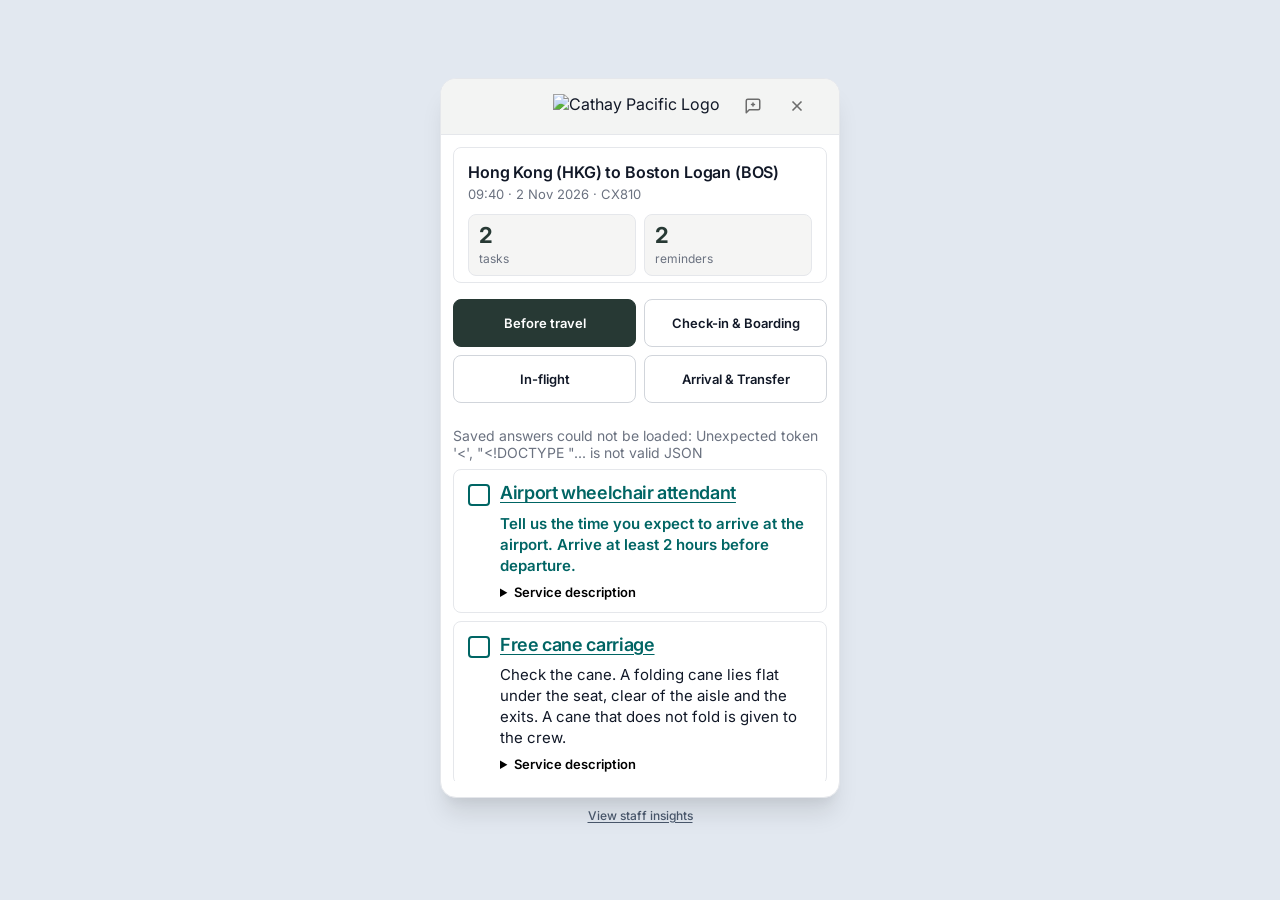
==== commit a68f66bb: "Add accessibility service feedback widget, Cloud SQL storage, and staff insights dashboard" ====
--- a/Frontend/plan.html
+++ b/Frontend/plan.html
@@ -33,6 +33,7 @@
         </main>
     </div>
     <script src="./passenger-context.js"></script>
+    <script src="./feedback-widget.js"></script>
     <script src="./plan-data.js"></script>
     <script src="./plan-build.js"></script>
     <script>
@@ -216,8 +217,8 @@
                 : "";
             const actionText = actionLine(item);
             const answer = saved ? `<p class="answer">${escapeText(saved)}</p>` : "";
-            const action = item.kind === "task" && actionText
-                ? item.reply
+            const action = actionText
+                ? item.kind === "task" && item.reply
                     ? `<a class="what" href="${formHref}">${escapeText(actionText)}</a>${answer}`
                     : `<p class="what">${escapeText(actionText)}</p>`
                 : "";
--- a/Frontend/style.css
+++ b/Frontend/style.css
@@ -106,7 +106,7 @@
 }
 
 .header-spacer {
-    width: 24px;
+    width: 76px;
 }
 
 .header-logo {
@@ -118,13 +118,14 @@
 .header-logo img {
     height: 24px;
     width: auto;
-    padding-left: 2rem;
 }
 
 .header-actions {
     display: flex;
     align-items: center;
-    gap: 16px;
+    justify-content: flex-end;
+    gap: 4px;
+    min-width: 76px;
     position: relative;
     z-index: 5;
 }
@@ -147,6 +148,11 @@
 a.icon-btn { text-decoration: none; color: inherit; }
 #close-plan { min-width: 44px; min-height: 44px; z-index: 6; }
 
+.icon-btn.hidden {
+    visibility: hidden;
+    pointer-events: none;
+}
+
 .icon-btn:hover {
     opacity: 1;
 }
@@ -167,6 +173,7 @@
 .screen-view.hidden {
     display: none !important;
 }
+html.open-chat #screen-login { display: none !important; }
 html.open-chat #screen-welcome { display: none !important; }
 html.open-chat #screen-chat { display: flex !important; }
 
@@ -642,3 +649,214 @@
     line-height: 1.4;
     align-self: flex-end;
 }
+
+/* ================= DEMO PASSENGER LOGIN & PROMPT ================= */
+.login-container {
+    padding: 32px 24px 28px;
+    justify-content: center;
+    gap: 28px;
+}
+
+.login-hero {
+    display: flex;
+    flex-direction: column;
+    align-items: center;
+    text-align: center;
+}
+
+.login-title {
+    margin-bottom: 10px;
+}
+
+.login-subtitle {
+    font-size: 14px;
+    color: var(--text-muted);
+    line-height: 1.45;
+    max-width: 280px;
+}
+
+.login-passengers {
+    display: flex;
+    flex-direction: column;
+    gap: 12px;
+    width: 100%;
+}
+
+.passenger-btn {
+    min-height: 48px;
+    padding: 12px 16px;
+    border: 1px solid var(--cathay-teal);
+    border-radius: 8px;
+    background: #ffffff;
+    color: var(--cathay-teal);
+    font: inherit;
+    font-size: 15px;
+    font-weight: 600;
+    cursor: pointer;
+    transition: background-color 0.2s ease, color 0.2s ease;
+}
+
+.passenger-btn:hover,
+.passenger-btn:focus-visible {
+    background-color: var(--cathay-teal);
+    color: #ffffff;
+    outline: none;
+}
+
+.phone-modal-backdrop {
+    position: absolute;
+    inset: 0;
+    background: rgba(17, 24, 39, 0.45);
+    display: flex;
+    align-items: center;
+    justify-content: center;
+    padding: 20px;
+    z-index: 20;
+}
+
+.phone-modal-backdrop.hidden {
+    display: none !important;
+}
+
+.phone-modal-card {
+    width: 100%;
+    background: #ffffff;
+    border-radius: 14px;
+    padding: 22px 20px;
+    box-shadow: 0 20px 30px rgba(0, 0, 0, 0.18);
+    text-align: center;
+}
+
+.phone-modal-card h2 {
+    font-size: 18px;
+    font-weight: 600;
+    color: var(--text-main);
+    margin-bottom: 8px;
+}
+
+.phone-modal-card p {
+    font-size: 14px;
+    color: var(--text-muted);
+    line-height: 1.45;
+    margin-bottom: 18px;
+}
+
+.phone-modal-actions {
+    display: flex;
+    flex-direction: column;
+    gap: 10px;
+}
+
+.btn-secondary-chat {
+    width: 100%;
+    padding: 12px 16px;
+    border-radius: 6px;
+    border: 1px solid var(--cathay-teal);
+    background: #ffffff;
+    color: var(--cathay-teal);
+    font-size: 15px;
+    font-weight: 600;
+    cursor: pointer;
+    transition: background-color 0.2s ease, color 0.2s ease;
+}
+
+.btn-secondary-chat:hover {
+    background-color: #f0f7f6;
+}
+
+.btn-cancel-prompt {
+    background: none;
+    border: none;
+    color: var(--text-muted);
+    font-size: 13px;
+    font-weight: 500;
+    padding: 6px;
+    cursor: pointer;
+}
+
+.btn-cancel-prompt:hover {
+    color: var(--text-main);
+}
+
+/* ================= FEEDBACK MODAL WIDGET ================= */
+.feedback-modal-card {
+    text-align: left;
+}
+
+.feedback-modal-card h2 {
+    text-align: center;
+}
+
+.feedback-modal-subtitle {
+    text-align: center;
+    margin-bottom: 14px !important;
+}
+
+.feedback-form {
+    display: flex;
+    flex-direction: column;
+    gap: 12px;
+}
+
+.feedback-field {
+    display: flex;
+    flex-direction: column;
+    gap: 5px;
+    font-size: 13px;
+    font-weight: 600;
+    color: var(--text-main);
+}
+
+.feedback-field input,
+.feedback-field select,
+.feedback-field textarea {
+    width: 100%;
+    padding: 9px 11px;
+    border: 1px solid #d1d5db;
+    border-radius: 6px;
+    font: inherit;
+    font-size: 14px;
+    font-weight: 400;
+    color: var(--text-main);
+    background: #ffffff;
+}
+
+.feedback-field input:focus,
+.feedback-field select:focus,
+.feedback-field textarea:focus {
+    outline: none;
+    border-color: var(--cathay-teal);
+}
+
+.feedback-status {
+    margin: 0 !important;
+    font-size: 13px !important;
+    font-weight: 500;
+    text-align: center;
+}
+
+.feedback-status.hidden {
+    display: none;
+}
+
+.feedback-status.success {
+    color: #0f766e !important;
+}
+
+.feedback-status.error {
+    color: #b91c1c !important;
+}
+
+.staff-insights-footer-link {
+    display: inline-block;
+    margin-top: 10px;
+    font-size: 12px;
+    font-weight: 500;
+    color: #475569;
+    text-decoration: underline;
+    text-underline-offset: 2px;
+}
+
+.staff-insights-footer-link:hover {
+    color: var(--cathay-teal);
+}
